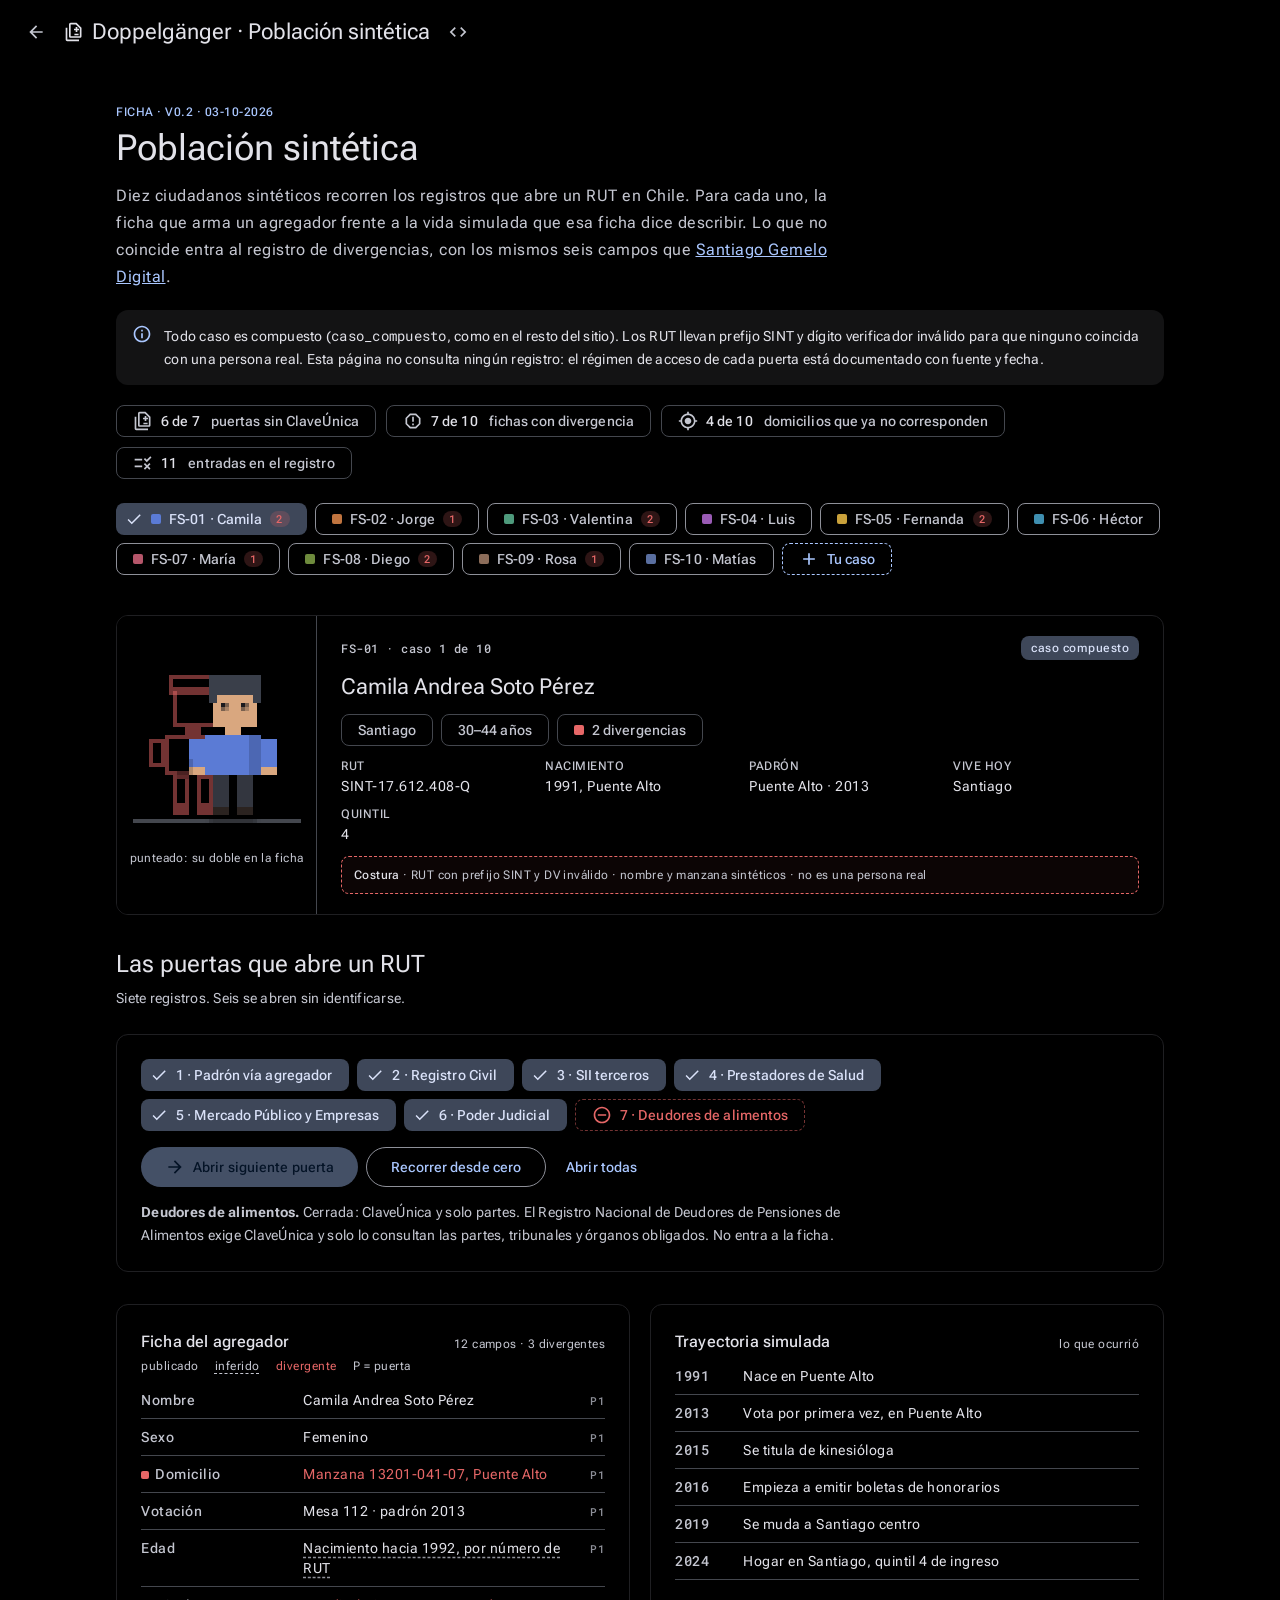
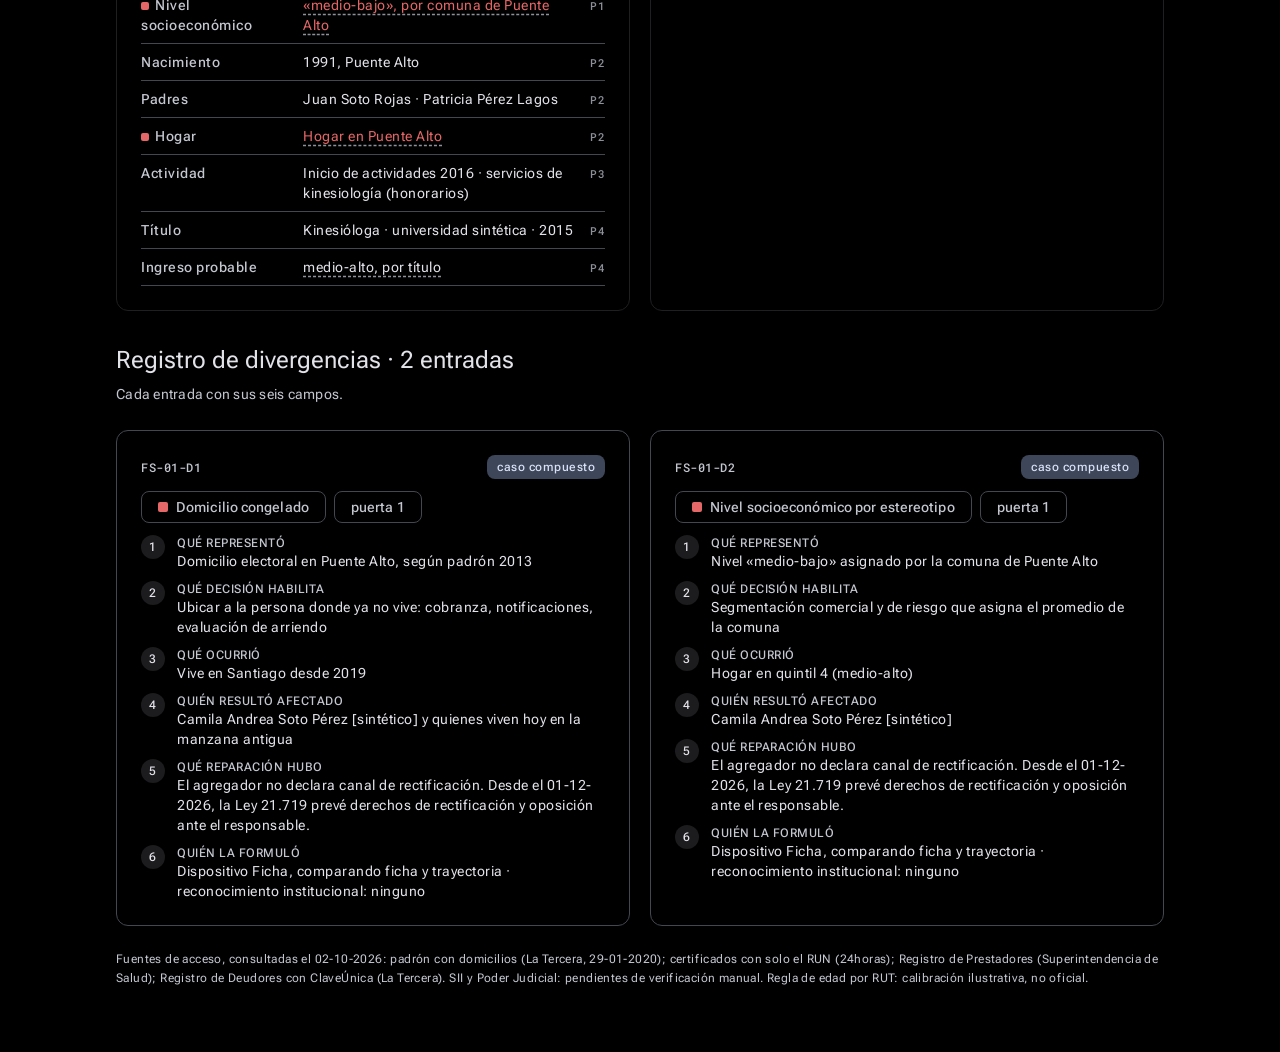
==== ficha/index.html @ 38a87b46 "Población sintética: nueva sección Ficha (10 ciudadanos sintéticos ante los registros del RUT) y pes" ====
<!doctype html>
<html lang="es" data-theme="dark">
<head>
<meta charset="utf-8">
<meta name="viewport" content="width=device-width,initial-scale=1">
<title>Doppelgänger · Población sintética</title>
<meta name="description" content="Diez ciudadanos sintéticos recorren los registros que abre un RUT en Chile: la ficha que arma un agregador frente a la vida que dice describir, y cada divergencia con sus seis campos.">
<link rel="icon" href="data:image/svg+xml,<svg xmlns='http://www.w3.org/2000/svg' viewBox='0 0 32 32'><rect width='32' height='32' rx='8' fill='%23415f91'/><circle cx='12' cy='16' r='6' fill='none' stroke='white' stroke-width='2.5'/><circle cx='20' cy='16' r='6' fill='none' stroke='%23d6e3ff' stroke-width='2.5' stroke-dasharray='3 2'/></svg>">
<link rel="stylesheet" href="../assets/m3.css?v=20260922">
<script src="../iconos.js?v=20260922" defer></script>
<style>
  .wrap{max-width:1080px}
  .hero{padding:40px 0 8px}
  .hero p.body-l{max-width:720px;color:var(--md-on-surface-variant)}
  .disclaimer{display:flex;gap:12px;padding:14px 16px;border-radius:var(--shape-m);background:var(--md-surface-container);margin:20px 0}
  .disclaimer .material-symbols-outlined{color:var(--md-primary);flex:none}
  .stats{display:flex;flex-wrap:wrap;gap:10px;margin:16px 0 8px}
  .stats .chip{cursor:default}
  .stats .chip b{color:var(--md-on-surface);font-weight:500}
  .people{margin-top:24px}
  .people .chip .ndiv{font:500 11px/16px var(--mono);padding:0 6px;border-radius:9px;background:color-mix(in srgb,var(--viz-critical) 20%,transparent);color:var(--viz-critical)}
  .people .chip.tit{border-style:dashed;border-color:var(--md-primary);color:var(--md-primary)}
  section.blk{padding:32px 0 0}

  .idcard{display:grid;grid-template-columns:200px minmax(0,1fr);padding:0;overflow:hidden}
  .retrato{background:var(--md-surface-container-lowest);display:grid;justify-items:center;align-content:center;gap:6px;padding:16px 8px;border-right:1px solid var(--md-outline-variant)}
  .retrato canvas{width:168px;height:180px;image-rendering:pixelated;max-width:100%}
  .idbody{padding:20px 24px;display:flex;flex-direction:column;gap:12px;min-width:0}
  .idtop{display:flex;justify-content:space-between;gap:8px;align-items:center;flex-wrap:wrap}
  .idtop .code{font:500 12px/16px var(--mono);color:var(--md-on-surface-variant);letter-spacing:.5px}
  .kvs{margin:0;display:grid;grid-template-columns:repeat(auto-fit,minmax(150px,1fr));gap:10px 18px}
  .kvs div{display:grid;gap:2px;min-width:0}
  .kvs dt{font:500 12px/16px var(--font);letter-spacing:.5px;text-transform:uppercase;color:var(--md-on-surface-variant)}
  .kvs dd{margin:0;font-size:14px;line-height:20px;overflow-wrap:anywhere}

  .chip.closed{border-style:dashed;color:var(--viz-critical);border-color:color-mix(in srgb,var(--viz-critical) 50%,transparent)}
  .controls{display:flex;flex-wrap:wrap;gap:8px;margin-top:16px}
  .btn:disabled{opacity:.4;cursor:default}
  #doornote{margin-top:14px;max-width:760px}

  .kv{display:grid;grid-template-columns:150px minmax(0,1fr) auto;gap:12px;padding:8px 0;border-bottom:1px solid var(--md-outline-variant);font-size:14px;line-height:20px;align-items:baseline}
  .kv .k{color:var(--md-on-surface-variant);font-weight:500}
  .kv .v{min-width:0;overflow-wrap:anywhere}
  .kv .src{font:500 11px/16px var(--mono);color:var(--md-outline)}
  .kv.inf .v{text-decoration:underline dashed var(--md-outline);text-underline-offset:4px}
  .kv.div .v{color:var(--viz-critical)}
  .kv.div .k::before{content:"";display:inline-block;width:8px;height:8px;border-radius:2px;background:var(--viz-critical);margin-right:6px}
  #tray .kv{grid-template-columns:56px minmax(0,1fr)}
  #tray .k{font-family:var(--mono)}
  .legend{display:flex;flex-wrap:wrap;gap:6px 16px;font-size:12px;line-height:16px;color:var(--md-on-surface-variant);margin:4px 0 8px}
  .legend .i{text-decoration:underline dashed;text-underline-offset:3px}
  .legend .d{color:var(--viz-critical)}

  .case{display:flex;flex-direction:column;gap:12px}
  .case .fields{display:grid;grid-template-columns:28px minmax(0,1fr);gap:10px 8px;font-size:14px;line-height:20px}
  .case .num{width:24px;height:24px;border-radius:50%;display:grid;place-items:center;background:var(--md-surface-container-high);font:500 12px/16px var(--font)}
  .case .lab{font:500 12px/16px var(--font);letter-spacing:.5px;color:var(--md-on-surface-variant);text-transform:uppercase}
  .seam{border-radius:var(--shape-s);padding:10px 12px;border:1px dashed var(--viz-critical);font-size:12px;line-height:16px;letter-spacing:.4px;color:var(--md-on-surface-variant);background:color-mix(in srgb,var(--viz-critical) 5%,transparent)}
  .seam b{color:var(--md-on-surface);font-weight:500}

  .tf{display:grid;grid-template-columns:repeat(auto-fit,minmax(min(100%,220px),1fr));gap:14px;margin-top:16px}
  .fld{display:grid;gap:4px;min-width:0}
  .fld label,.fs legend{font:500 12px/16px var(--font);letter-spacing:.5px;color:var(--md-on-surface-variant)}
  .fld input,.fld select{font:400 16px/24px var(--font);color:var(--md-on-surface);background:transparent;border:1px solid var(--md-outline);border-radius:var(--shape-xs);padding:8px 12px;width:100%;min-width:0}
  .fld select option{background:var(--md-surface-container)}
  .fld input:focus,.fld select:focus{outline:2px solid var(--md-primary);outline-offset:-1px;border-color:transparent}
  .fs{border:1px solid var(--md-outline-variant);border-radius:var(--shape-m);padding:12px 16px;margin:16px 0 0;display:grid;gap:6px}
  .fs label{font-size:14px;line-height:20px;display:flex;gap:10px;align-items:center}
  .fs input{accent-color:var(--md-primary);width:18px;height:18px}
  .priv{display:inline-flex;gap:6px;align-items:center;color:var(--md-primary);font:500 12px/16px var(--font)}

  :root,:root[data-theme="dark"]{color-scheme:dark;--md-surface:#000;--md-surface-dim:#000;--md-surface-bright:#262626;
    --md-surface-container-lowest:#000;--md-surface-container-low:#0b0b0c;--md-surface-container:#131314;
    --md-surface-container-high:#1c1c1e;--md-surface-container-highest:#262628}
  body{background:#000}
  .card.elevated,.card{border:1px solid #1f1f22}
  @media (max-width:640px){.idcard{grid-template-columns:minmax(0,1fr)}.retrato{border-right:0;border-bottom:1px solid var(--md-outline-variant)}.kv{grid-template-columns:minmax(0,1fr) auto}.kv .k{grid-column:1/-1}}
</style>
</head>
<body>
<header class="top-app-bar" id="appbar">
  <a class="icon-btn" href="../index.html" aria-label="Volver a Santiago Gemelo Digital"><span class="material-symbols-outlined">arrow_back</span></a>
  <a class="brand" href="index.html" style="display:flex;align-items:center;gap:8px;text-decoration:none;color:inherit"><span class="material-symbols-outlined">difference</span><span class="title title-l">Doppelgänger · Población sintética</span></a>
  <a class="icon-btn" href="https://github.com/fjreboll/doppelganger-doble" aria-label="Código en GitHub"><span class="material-symbols-outlined">code</span></a>
</header>

<main class="wrap">
  <section class="hero">
    <p class="overline">Ficha · v0.2 · 03-10-2026</p>
    <h1 class="display-s" style="margin-top:6px">Población sintética</h1>
    <p class="body-l" style="margin-top:12px">Diez ciudadanos sintéticos recorren los registros que abre un RUT en Chile. Para cada uno, la ficha que arma un agregador frente a la vida simulada que esa ficha dice describir. Lo que no coincide entra al registro de divergencias, con los mismos seis campos que <a href="../index.html">Santiago Gemelo Digital</a>.</p>
    <div class="disclaimer"><span class="material-symbols-outlined">info</span>
      <p class="body-m">Todo caso es compuesto (<span style="font-family:var(--mono)">caso_compuesto</span>, como en el resto del sitio). Los RUT llevan prefijo SINT y dígito verificador inválido para que ninguno coincida con una persona real. Esta página no consulta ningún registro: el régimen de acceso de cada puerta está documentado con fuente y fecha.</p></div>
    <div class="stats" id="stats"></div>
    <div class="chip-set people" id="people" aria-label="Casos"></div>
  </section>

  <section class="blk">
    <div class="card idcard" id="idcard"></div>

    <form class="card" id="titform" hidden style="margin-top:16px">
      <div class="sec-head" style="margin-bottom:0"><div><h3 class="title-m">Tu caso, como titular</h3><p class="body-m muted">Recorre tú las puertas con tu propio RUT y anota solo lo que encontraste. Para los campos sin valor basta marcar que aparecieron.</p></div>
        <span class="priv"><span class="material-symbols-outlined">info</span>Nada sale de este navegador ni se guarda</span></div>
      <div class="tf">
        <div class="fld"><label for="t-nombre">Nombre en la ficha (opcional)</label><input id="t-nombre" autocomplete="off" placeholder="Titular"></div>
        <div class="fld"><label for="t-rut">RUT, solo para estimar la edad</label><input id="t-rut" inputmode="numeric" autocomplete="off" placeholder="sin puntos ni DV"></div>
        <div class="fld"><label for="t-nac">Año de nacimiento</label><input id="t-nac" inputmode="numeric" autocomplete="off"></div>
        <div class="fld"><label for="t-pcom">Comuna que muestra el padrón</label><input id="t-pcom" list="comunas" autocomplete="off"></div>
        <div class="fld"><label for="t-pa">Año del padrón</label><select id="t-pa"><option>2013</option><option>2020</option><option value="">No aparece</option></select></div>
        <div class="fld"><label for="t-act">Comuna donde vives hoy</label><input id="t-act" list="comunas" autocomplete="off"></div>
        <div class="fld"><label for="t-mud">Año en que te mudaste</label><input id="t-mud" inputmode="numeric" autocomplete="off"></div>
        <div class="fld"><label for="t-q">Quintil de ingreso del hogar</label><select id="t-q"><option value="">Prefiero no decir</option><option>1</option><option>2</option><option>3</option><option>4</option><option>5</option></select></div>
      </div>
      <fieldset class="fs"><legend>Qué apareció en las demás puertas</legend>
        <label><input type="checkbox" id="t-padres">Registro Civil: nombres de mis padres</label>
        <label><input type="checkbox" id="t-matr">Registro Civil: matrimonio y cónyuge</label>
        <label><input type="checkbox" id="t-sii">SII: inicio de actividades y giros</label>
        <label><input type="checkbox" id="t-prest">Prestadores de Salud: título e institución</label>
        <label><input type="checkbox" id="t-mp">Mercado Público o Registro de Empresas</label>
        <label><input type="checkbox" id="t-pj">Poder Judicial: causas al buscar mi nombre</label>
        <label><input type="checkbox" id="t-pjno">Esas causas no son mías (homónimo)</label>
      </fieldset>
      <div class="controls"><button class="btn filled" type="submit"><span class="material-symbols-outlined">play_arrow</span>Armar mi ficha</button><button class="btn outlined" type="button" id="t-clear">Borrar lo ingresado</button></div>
      <datalist id="comunas"></datalist>
    </form>
  </section>

  <section class="blk">
    <div class="sec-head"><div><h2 class="headline-s">Las puertas que abre un RUT</h2><p class="body-m muted">Siete registros. Seis se abren sin identificarse.</p></div></div>
    <div class="card">
      <div class="chip-set" id="doors"></div>
      <div class="controls">
        <button class="btn filled" id="next" type="button"><span class="material-symbols-outlined">arrow_forward</span>Abrir siguiente puerta</button>
        <button class="btn outlined" id="restart" type="button">Recorrer desde cero</button>
        <button class="btn text" id="all" type="button">Abrir todas</button>
      </div>
      <p class="body-m muted" id="doornote"></p>
    </div>
  </section>

  <section class="blk">
    <div class="grid g-2">
      <div class="card"><div class="sec-head" style="margin-bottom:4px"><h3 class="title-m">Ficha del agregador</h3><span class="body-s muted" id="fcount"></span></div>
        <div class="legend"><span>publicado</span><span class="i">inferido</span><span class="d">divergente</span><span>P = puerta</span></div>
        <div id="ficha"></div></div>
      <div class="card"><div class="sec-head" style="margin-bottom:4px"><h3 class="title-m">Trayectoria simulada</h3><span class="body-s muted">lo que ocurrió</span></div>
        <div id="tray"></div></div>
    </div>
  </section>

  <section class="blk" style="padding-bottom:64px">
    <div class="sec-head"><div><h2 class="headline-s" id="reghead">Registro de divergencias</h2><p class="body-m muted">Cada entrada con sus seis campos.</p></div></div>
    <div class="grid g-2" id="reg"></div>
    <p class="body-s muted" style="margin-top:24px">Fuentes de acceso, consultadas el 02-10-2026: padrón con domicilios (La Tercera, 29-01-2020); certificados con solo el RUN (24horas); Registro de Prestadores (Superintendencia de Salud); Registro de Deudores con ClaveÚnica (La Tercera). SII y Poder Judicial: pendientes de verificación manual. Regla de edad por RUT: calibración ilustrativa, no oficial.</p>
  </section>
</main>
<script src="ficha.js?v=20261003"></script>
</body>
</html>
---- assets/m3.css ----
/* Tipografías auto-alojadas (Roboto Flex y Roboto Mono · OFL; los iconos se dibujan en SVG con iconos.js) */
@font-face{font-family:"Roboto Flex";font-style:normal;font-display:swap;font-weight:100 1000;src:url(fonts/roboto-flex-latin-wght-normal.woff2) format("woff2");unicode-range:U+0000-00FF,U+0131,U+0152-0153,U+02BB-02BC,U+02C6,U+02DA,U+02DC,U+0304,U+0308,U+0329,U+2000-206F,U+20AC,U+2122,U+2191,U+2193,U+2212,U+2215,U+FEFF,U+FFFD}
@font-face{font-family:"Roboto Flex";font-style:normal;font-display:swap;font-weight:100 1000;src:url(fonts/roboto-flex-latin-ext-wght-normal.woff2) format("woff2");unicode-range:U+0100-02BA,U+02BD-02C5,U+02C7-02CC,U+02CE-02D7,U+02DD-02FF,U+0304,U+0308,U+0329,U+1D00-1DBF,U+1E00-1E9F,U+1EF2-1EFF,U+2020,U+20A0-20AB,U+20AD-20C0,U+2113,U+2C60-2C7F,U+A720-A7FF}
@font-face{font-family:"Roboto Mono";font-style:normal;font-display:swap;font-weight:400;src:url(fonts/roboto-mono-latin-400-normal.woff2) format("woff2")}
@font-face{font-family:"Roboto Mono";font-style:normal;font-display:swap;font-weight:500;src:url(fonts/roboto-mono-latin-500-normal.woff2) format("woff2")}

/* iconos: SVG en línea (iconos.js). Sin fuente que descargar: nunca aparecen como palabras */
.material-symbols-outlined{display:inline-block;width:1em;height:1em;line-height:1;overflow:hidden;flex:none;font-style:normal;white-space:nowrap}
.material-symbols-outlined:not([data-icon]){color:transparent}
.material-symbols-outlined svg{display:block;width:100%;height:100%}
/* Material Design 3 · tokens y componentes base (esquema generado con semilla azul, Material Theme Builder) */
:root{
  color-scheme:light;
  --md-primary:#415f91;--md-on-primary:#fff;--md-primary-container:#d6e3ff;--md-on-primary-container:#284777;
  --md-secondary:#565f71;--md-on-secondary:#fff;--md-secondary-container:#dae2f9;--md-on-secondary-container:#3e4759;
  --md-tertiary:#705575;--md-tertiary-container:#fad8fd;--md-on-tertiary-container:#573e5c;
  --md-error:#ba1a1a;--md-on-error:#fff;--md-error-container:#ffdad6;--md-on-error-container:#93000a;
  --md-surface:#f9f9ff;--md-surface-dim:#d9d9e0;--md-surface-bright:#f9f9ff;
  --md-surface-container-lowest:#ffffff;--md-surface-container-low:#f3f3fa;--md-surface-container:#ededf4;
  --md-surface-container-high:#e7e8ee;--md-surface-container-highest:#e2e2e9;
  --md-on-surface:#191c20;--md-on-surface-variant:#44474e;--md-outline:#74777f;--md-outline-variant:#c4c6d0;
  --md-inverse-surface:#2e3036;--md-inverse-on-surface:#f0f0f7;--md-scrim:#000;
  /* dataviz: slots categóricos validados (all-pairs, 3 slots) + tinta de gráfico */
  --viz-1:#2a78d6;--viz-2:#eb6834;--viz-3:#1baf7a;--viz-4:#7c5cbf;--viz-neutral:#c4c6d0;--viz-seq:#2a78d6;
  --viz-grid:#e1e0d9;--viz-axis:#c3c2b7;--viz-muted:#74777f;--viz-critical:#d03b3b;
  --md-elev-1:0 1px 2px rgba(0,0,0,.3),0 1px 3px 1px rgba(0,0,0,.15);
  --md-elev-2:0 1px 2px rgba(0,0,0,.3),0 2px 6px 2px rgba(0,0,0,.15);
  --md-elev-3:0 4px 8px 3px rgba(0,0,0,.15),0 1px 3px rgba(0,0,0,.3);
  --shape-xs:4px;--shape-s:8px;--shape-m:12px;--shape-l:16px;--shape-xl:28px;--shape-full:999px;
  --font:"Roboto Flex","Roboto",system-ui,-apple-system,"Segoe UI",sans-serif;--mono:"Roboto Mono",ui-monospace,monospace;
}
@media (prefers-color-scheme:dark){:root:not([data-theme="light"]){
  color-scheme:dark;
  --md-primary:#aac7ff;--md-on-primary:#0a305f;--md-primary-container:#284777;--md-on-primary-container:#d6e3ff;
  --md-secondary:#bec6dc;--md-on-secondary:#283141;--md-secondary-container:#3e4759;--md-on-secondary-container:#dae2f9;
  --md-tertiary:#ddbce0;--md-tertiary-container:#573e5c;--md-on-tertiary-container:#fad8fd;
  --md-error:#ffb4ab;--md-on-error:#690005;--md-error-container:#93000a;--md-on-error-container:#ffdad6;
  --md-surface:#111318;--md-surface-dim:#111318;--md-surface-bright:#37393e;
  --md-surface-container-lowest:#0c0e13;--md-surface-container-low:#191c20;--md-surface-container:#1d2024;
  --md-surface-container-high:#282a2f;--md-surface-container-highest:#33353a;
  --md-on-surface:#e2e2e9;--md-on-surface-variant:#c4c6d0;--md-outline:#8e9099;--md-outline-variant:#44474e;
  --md-inverse-surface:#e2e2e9;--md-inverse-on-surface:#2e3036;
  --viz-1:#3987e5;--viz-2:#d95926;--viz-3:#199e70;--viz-4:#a78bfa;--viz-neutral:#44474e;--viz-seq:#3987e5;
  --viz-grid:#2c2c2a;--viz-axis:#383835;--viz-muted:#8e9099;--viz-critical:#e66767;
}}
:root[data-theme="dark"]{
  color-scheme:dark;
  --md-primary:#aac7ff;--md-on-primary:#0a305f;--md-primary-container:#284777;--md-on-primary-container:#d6e3ff;
  --md-secondary:#bec6dc;--md-on-secondary:#283141;--md-secondary-container:#3e4759;--md-on-secondary-container:#dae2f9;
  --md-tertiary:#ddbce0;--md-tertiary-container:#573e5c;--md-on-tertiary-container:#fad8fd;
  --md-error:#ffb4ab;--md-on-error:#690005;--md-error-container:#93000a;--md-on-error-container:#ffdad6;
  --md-surface:#111318;--md-surface-dim:#111318;--md-surface-bright:#37393e;
  --md-surface-container-lowest:#0c0e13;--md-surface-container-low:#191c20;--md-surface-container:#1d2024;
  --md-surface-container-high:#282a2f;--md-surface-container-highest:#33353a;
  --md-on-surface:#e2e2e9;--md-on-surface-variant:#c4c6d0;--md-outline:#8e9099;--md-outline-variant:#44474e;
  --md-inverse-surface:#e2e2e9;--md-inverse-on-surface:#2e3036;
  --viz-1:#3987e5;--viz-2:#d95926;--viz-3:#199e70;--viz-4:#a78bfa;--viz-neutral:#44474e;--viz-seq:#3987e5;
  --viz-grid:#2c2c2a;--viz-axis:#383835;--viz-muted:#8e9099;--viz-critical:#e66767;
}
*{box-sizing:border-box}
html{scroll-behavior:smooth}
body{margin:0;background:var(--md-surface);color:var(--md-on-surface);font-family:var(--font);font-size:16px;line-height:27px;letter-spacing:.5px;-webkit-font-smoothing:antialiased}
a{color:var(--md-primary)}
/* type scale M3 */
.display-m{font-size:45px;line-height:52px;font-weight:400;letter-spacing:0}
.display-s{font-size:36px;line-height:44px;font-weight:400;letter-spacing:0}
.headline-l{font-size:32px;line-height:40px;font-weight:400;letter-spacing:0}
.headline-s{font-size:24px;line-height:34px;font-weight:400;letter-spacing:0}
.title-l{font-size:22px;line-height:30px;font-weight:400;letter-spacing:0}
.title-m{font-size:16px;line-height:25px;font-weight:500;letter-spacing:.15px}
.title-s{font-size:14px;line-height:20px;font-weight:500;letter-spacing:.1px}
.body-l{font-size:16px;line-height:27px;letter-spacing:.5px}
.body-m{font-size:14px;line-height:23px;letter-spacing:.25px}
.body-s{font-size:12px;line-height:19px;letter-spacing:.4px}
.label-l{font-size:14px;line-height:20px;font-weight:500;letter-spacing:.1px}
.label-m{font-size:12px;line-height:16px;font-weight:500;letter-spacing:.5px}
.muted{color:var(--md-on-surface-variant)}
h1,h2,h3,h4,p{margin:0}
.material-symbols-outlined{font-variation-settings:'FILL' 0,'wght' 400,'GRAD' 0,'opsz' 24;font-size:20px;vertical-align:-4px;line-height:1}
/* top app bar */
.top-app-bar{position:sticky;top:0;z-index:20;display:flex;align-items:center;gap:8px;height:64px;padding:0 16px;background:var(--md-surface);transition:background .2s,box-shadow .2s}
.top-app-bar.scrolled{background:var(--md-surface-container)}
.top-app-bar .title{flex:1;min-width:0;white-space:nowrap;overflow:hidden;text-overflow:ellipsis}
.icon-btn{width:40px;height:40px;border-radius:var(--shape-full);border:0;background:transparent;color:var(--md-on-surface-variant);display:inline-grid;place-items:center;cursor:pointer;text-decoration:none}
.icon-btn:hover{background:color-mix(in srgb,var(--md-on-surface-variant) 8%,transparent)}
.icon-btn:focus-visible,.chip:focus-visible,.btn:focus-visible,.seg button:focus-visible{outline:3px solid var(--md-primary);outline-offset:2px}
/* buttons */
.btn{display:inline-flex;align-items:center;gap:8px;height:40px;padding:0 24px;border-radius:var(--shape-full);border:0;font:500 14px/20px var(--font);letter-spacing:.1px;cursor:pointer;text-decoration:none}
.btn.filled{background:var(--md-primary);color:var(--md-on-primary)}
.btn.tonal{background:var(--md-secondary-container);color:var(--md-on-secondary-container)}
.btn.outlined{background:transparent;color:var(--md-primary);border:1px solid var(--md-outline)}
.btn.text{background:transparent;color:var(--md-primary);padding:0 12px}
.btn:hover{box-shadow:inset 0 0 0 999px color-mix(in srgb,currentColor 8%,transparent)}
.btn.filled:hover{box-shadow:var(--md-elev-1),inset 0 0 0 999px color-mix(in srgb,var(--md-on-primary) 8%,transparent)}
/* chips */
.chip-set{display:flex;flex-wrap:wrap;gap:8px}
.chip{display:inline-flex;align-items:center;gap:8px;height:32px;padding:0 16px;border-radius:var(--shape-s);border:1px solid var(--md-outline);background:transparent;color:var(--md-on-surface-variant);font:500 14px/20px var(--font);letter-spacing:.1px;cursor:pointer;white-space:nowrap}
.chip:hover{background:color-mix(in srgb,var(--md-on-surface-variant) 8%,transparent)}
.chip[aria-pressed="true"]{background:var(--md-secondary-container);color:var(--md-on-secondary-container);border-color:transparent;padding-left:8px}
.chip[aria-pressed="true"]::before{content:"";display:inline-block;width:18px;height:18px;background:currentColor;-webkit-mask:url("data:image/svg+xml,%3Csvg xmlns='http://www.w3.org/2000/svg' viewBox='0 0 24 24'%3E%3Cpath d='M9 16.17L4.83 12l-1.42 1.41L9 19 21 7l-1.41-1.41z'/%3E%3C/svg%3E") center/contain no-repeat;mask:url("data:image/svg+xml,%3Csvg xmlns='http://www.w3.org/2000/svg' viewBox='0 0 24 24'%3E%3Cpath d='M9 16.17L4.83 12l-1.42 1.41L9 19 21 7l-1.41-1.41z'/%3E%3C/svg%3E") center/contain no-repeat}
.chip.assist{border-color:var(--md-outline-variant);cursor:default}
.chip .swatch{width:10px;height:10px;border-radius:2px;display:inline-block}
/* segmented buttons */
.seg{display:inline-flex;border:1px solid var(--md-outline);border-radius:var(--shape-full);overflow:hidden;max-width:100%;flex-wrap:nowrap;overflow-x:auto}
.seg button{border:0;border-left:1px solid var(--md-outline);background:transparent;color:var(--md-on-surface);font:500 14px/20px var(--font);letter-spacing:.1px;height:40px;padding:0 16px;cursor:pointer;white-space:nowrap;display:inline-flex;align-items:center;gap:6px}
.seg button:first-child{border-left:0}
.seg button[aria-pressed="true"]{background:var(--md-secondary-container);color:var(--md-on-secondary-container)}
.seg button[aria-pressed="true"]::before{content:"";display:inline-block;width:18px;height:18px;background:currentColor;-webkit-mask:url("data:image/svg+xml,%3Csvg xmlns='http://www.w3.org/2000/svg' viewBox='0 0 24 24'%3E%3Cpath d='M9 16.17L4.83 12l-1.42 1.41L9 19 21 7l-1.41-1.41z'/%3E%3C/svg%3E") center/contain no-repeat;mask:url("data:image/svg+xml,%3Csvg xmlns='http://www.w3.org/2000/svg' viewBox='0 0 24 24'%3E%3Cpath d='M9 16.17L4.83 12l-1.42 1.41L9 19 21 7l-1.41-1.41z'/%3E%3C/svg%3E") center/contain no-repeat}
/* cards */
.card{background:var(--md-surface-container-lowest);border-radius:var(--shape-m);padding:24px;min-width:0}
.card.elevated{background:var(--md-surface-container-low);box-shadow:var(--md-elev-1)}
.card.filled{background:var(--md-surface-container-highest)}
.card.outlined{background:var(--md-surface);border:1px solid var(--md-outline-variant)}
/* tooltips M3 (rich) */
.tooltip{position:fixed;z-index:50;pointer-events:none;max-width:320px;padding:12px 16px;border-radius:var(--shape-m);background:var(--md-surface-container);color:var(--md-on-surface-variant);box-shadow:var(--md-elev-2);font-size:14px;line-height:20px;letter-spacing:.25px;opacity:0;transform:translateY(4px);transition:opacity .12s,transform .12s}
.tooltip.on{opacity:1;transform:none}
.tooltip .tt-sub{font:500 14px/20px var(--font);color:var(--md-on-surface);margin-bottom:4px}
.tooltip .tt-val{font:500 22px/28px var(--font);color:var(--md-on-surface)}
.tooltip .row{display:flex;align-items:center;gap:8px;justify-content:space-between}
.tooltip .key{width:14px;height:2px;border-radius:1px;display:inline-block;margin-right:6px}
/* layout */
.wrap{max-width:1240px;margin:0 auto;padding:0 16px}
.grid{display:grid;gap:20px}
.g-4{grid-template-columns:repeat(auto-fit,minmax(min(100%,220px),1fr))}
.g-2{grid-template-columns:repeat(auto-fit,minmax(min(100%,420px),1fr))}
.g-3{grid-template-columns:repeat(auto-fit,minmax(min(100%,320px),1fr))}
section{padding:64px 0 16px}
.sec-head{display:flex;flex-wrap:wrap;align-items:flex-end;justify-content:space-between;gap:12px;margin-bottom:24px}
.overline{font:500 12px/16px var(--font);letter-spacing:.5px;text-transform:uppercase;color:var(--md-primary)}
.divider{height:1px;background:var(--md-outline-variant);border:0;margin:0}
table.data{width:100%;border-collapse:collapse;font-size:14px;line-height:22px}
table.data th{font-weight:500;color:var(--md-on-surface-variant);text-align:left;padding:12px 14px;border-bottom:1px solid var(--md-outline-variant)}
table.data td{padding:12px 14px;border-bottom:1px solid var(--md-outline-variant);vertical-align:top}
table.data td.n,table.data th.n{text-align:right;font-variant-numeric:tabular-nums}
.scroll-x{overflow-x:auto}
details.exp{border-radius:var(--shape-m);background:var(--md-surface-container-low);margin-bottom:8px}
details.exp summary{list-style:none;cursor:pointer;padding:14px 16px;display:flex;gap:12px;align-items:center}
details.exp summary::-webkit-details-marker{display:none}
details.exp summary::after{content:"";display:inline-block;width:24px;height:24px;background:currentColor;-webkit-mask:url("data:image/svg+xml,%3Csvg xmlns='http://www.w3.org/2000/svg' viewBox='0 0 24 24'%3E%3Cpath d='M16.59 8.59L12 13.17 7.41 8.59 6 10l6 6 6-6z'/%3E%3C/svg%3E") center/contain no-repeat;mask:url("data:image/svg+xml,%3Csvg xmlns='http://www.w3.org/2000/svg' viewBox='0 0 24 24'%3E%3Cpath d='M16.59 8.59L12 13.17 7.41 8.59 6 10l6 6 6-6z'/%3E%3C/svg%3E") center/contain no-repeat;margin-left:auto;transition:transform .2s;color:var(--md-on-surface-variant)}
details.exp[open] summary::after{transform:rotate(180deg)}
details.exp .body{padding:0 16px 16px}
.badge{white-space:nowrap;display:inline-flex;align-items:center;height:24px;padding:0 10px;border-radius:var(--shape-s);font:500 12px/16px var(--font);letter-spacing:.5px}
.badge.err{background:var(--md-error-container);color:var(--md-on-error-container)}
.badge.pri{background:var(--md-primary-container);color:var(--md-on-primary-container)}
.badge.sec{background:var(--md-secondary-container);color:var(--md-on-secondary-container)}
.badge.ter{background:var(--md-tertiary-container);color:var(--md-on-tertiary-container)}
footer{margin-top:48px;padding:32px 0 48px;background:var(--md-surface-container-low)}
.sr-only{position:absolute;width:1px;height:1px;overflow:hidden;clip:rect(0 0 0 0);white-space:nowrap}
svg text{font-family:var(--font)}
@media (max-width:600px){#stats{grid-template-columns:repeat(2,minmax(0,1fr))}#stats .card{padding:14px}#stats .body-s{display:none}.chip-set.scroll-s{flex-wrap:nowrap;overflow-x:auto;padding-bottom:4px}.display-m{font-size:32px;line-height:40px}.display-s{font-size:28px;line-height:36px}.card{padding:18px}section{padding-top:44px}}
@media (prefers-reduced-motion:reduce){*{transition:none!important;scroll-behavior:auto!important}}

/* aire adicional: bloques de texto y encabezados respiran */
.sec-head h2,.sec-head h3{margin:0}
.sec-head p{margin-top:6px}
.chart-card header{margin-bottom:16px}
.chart-card header p{margin-top:4px}
.insight{margin-top:18px}
.legend{margin-bottom:14px}
.stepper .step p{margin-top:6px}
h3.title-l{margin-top:40px}
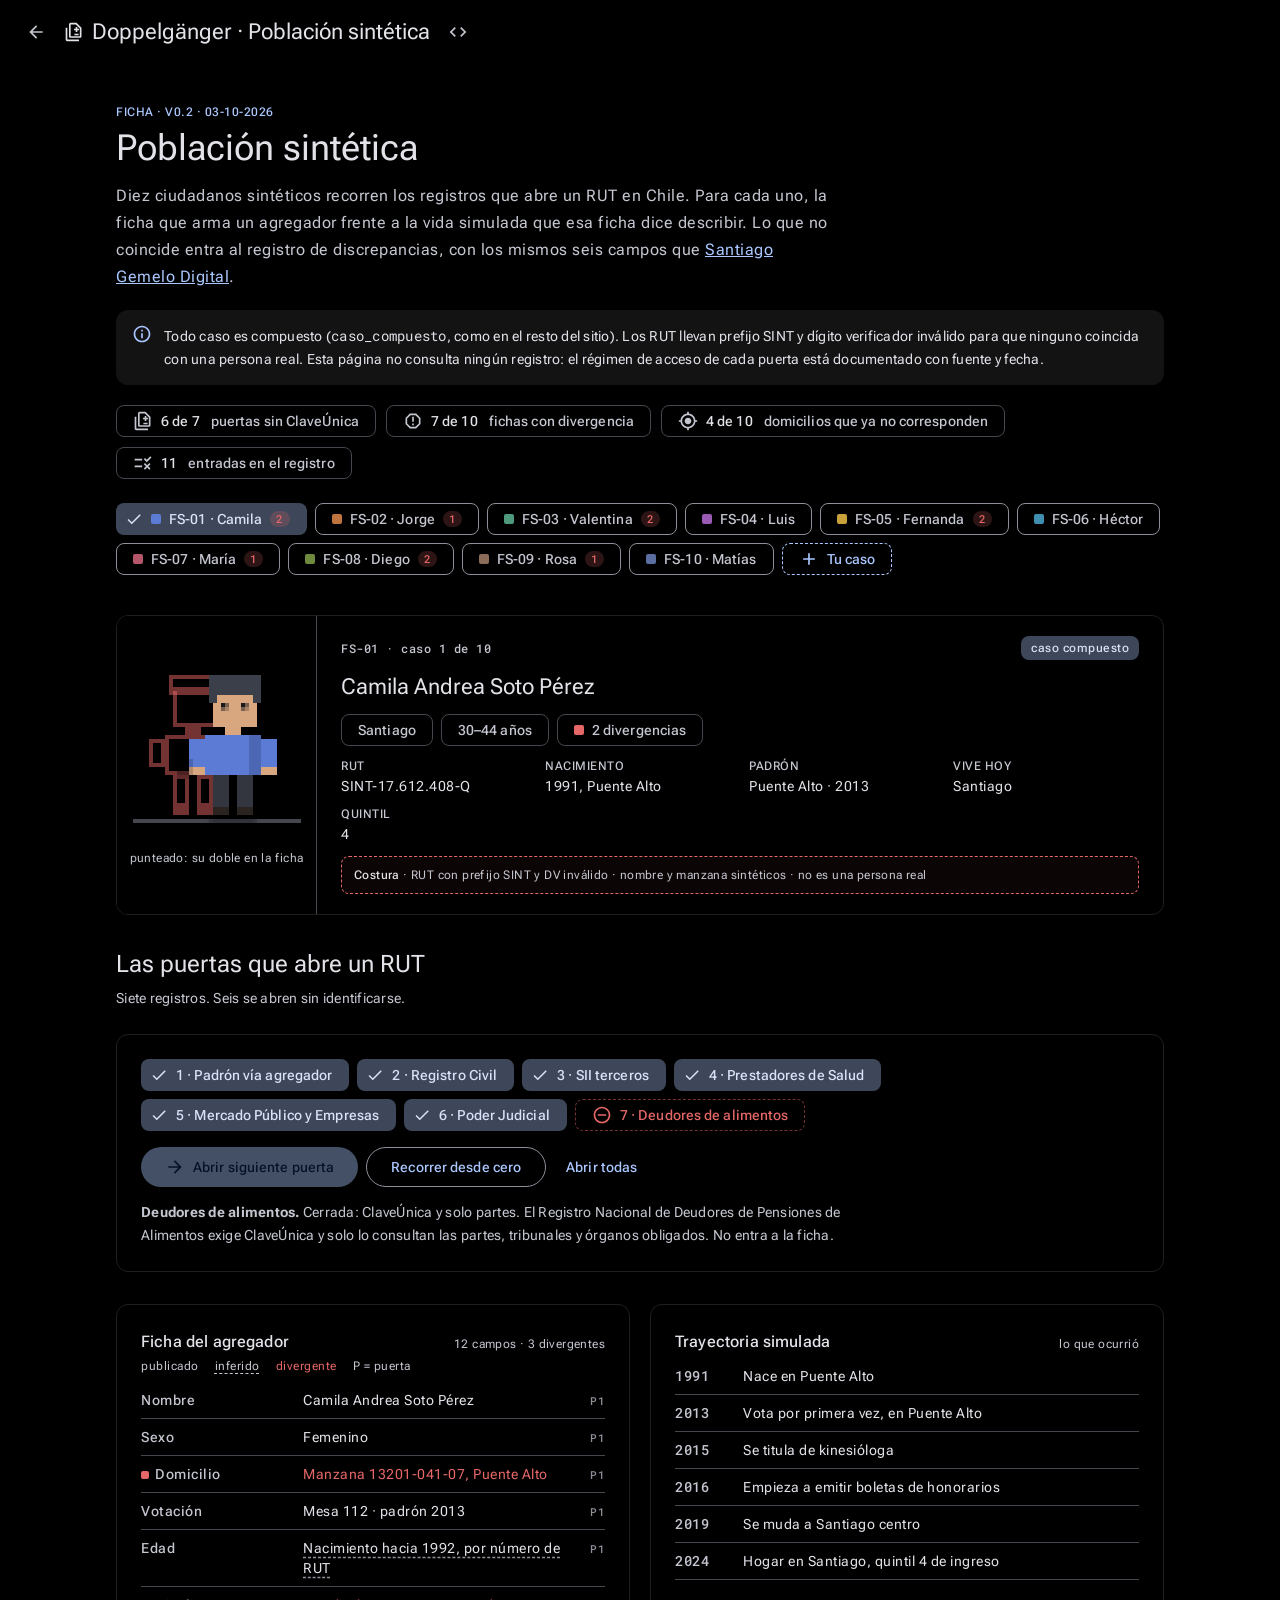
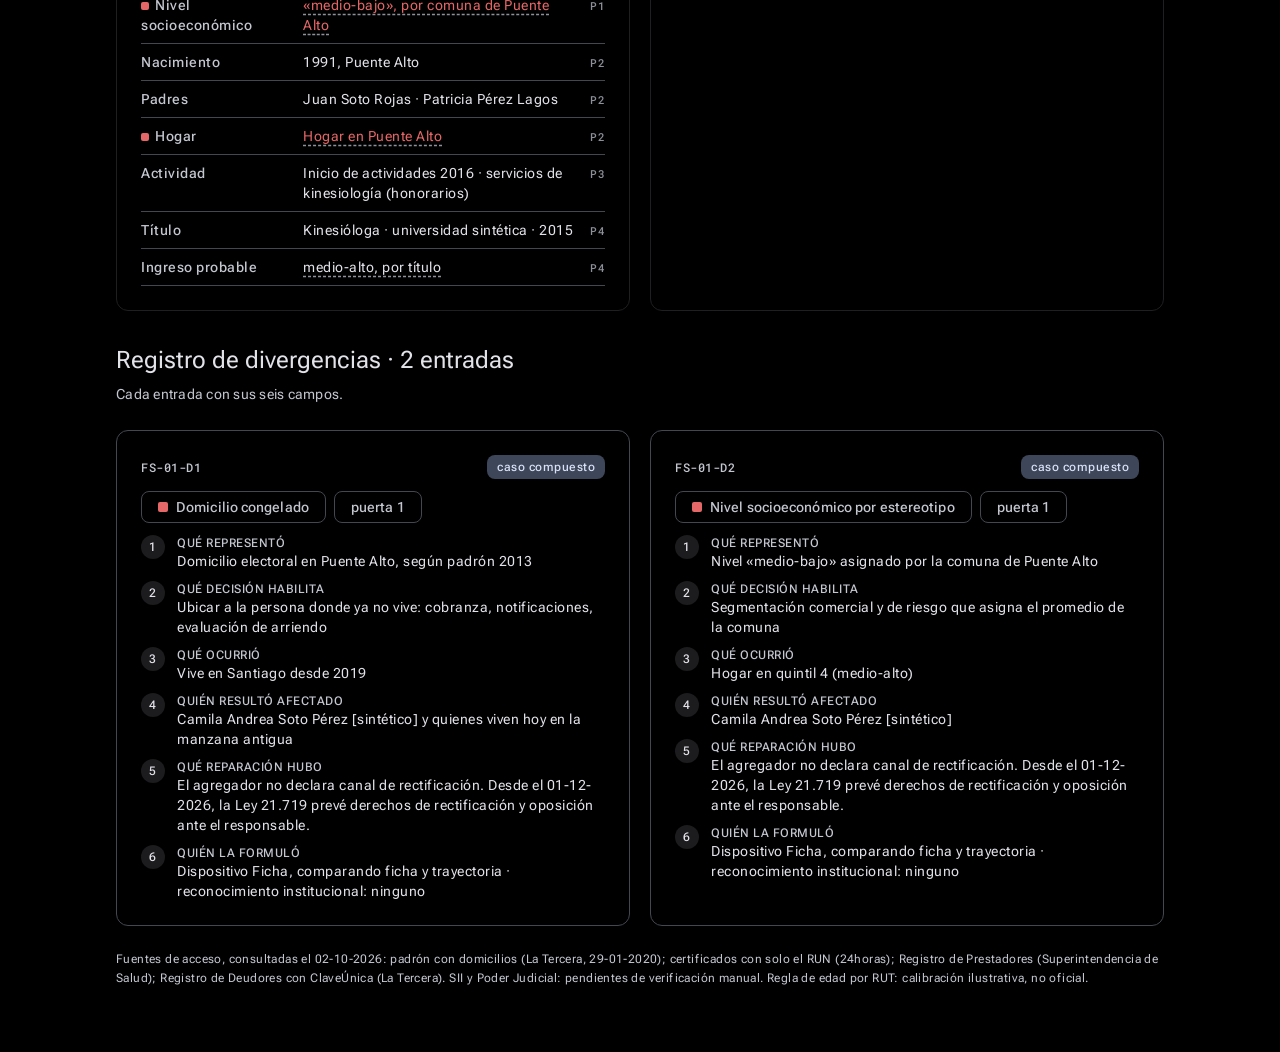
==== commit 6d53a39a: "Alinea terminología con la candidatura (discrepancia, divergencia, molde, opacidad); README con voca" ====
--- a/ficha/index.html
+++ b/ficha/index.html
@@ -4,7 +4,7 @@
 <meta charset="utf-8">
 <meta name="viewport" content="width=device-width,initial-scale=1">
 <title>Doppelgänger · Población sintética</title>
-<meta name="description" content="Diez ciudadanos sintéticos recorren los registros que abre un RUT en Chile: la ficha que arma un agregador frente a la vida que dice describir, y cada divergencia con sus seis campos.">
+<meta name="description" content="Diez ciudadanos sintéticos recorren los registros que abre un RUT en Chile: la ficha que arma un agregador frente a la vida que dice describir, y cada discrepancia con sus seis campos.">
 <link rel="icon" href="data:image/svg+xml,<svg xmlns='http://www.w3.org/2000/svg' viewBox='0 0 32 32'><rect width='32' height='32' rx='8' fill='%23415f91'/><circle cx='12' cy='16' r='6' fill='none' stroke='white' stroke-width='2.5'/><circle cx='20' cy='16' r='6' fill='none' stroke='%23d6e3ff' stroke-width='2.5' stroke-dasharray='3 2'/></svg>">
 <link rel="stylesheet" href="../assets/m3.css?v=20260922">
 <script src="../iconos.js?v=20260922" defer></script>
@@ -88,7 +88,7 @@
   <section class="hero">
     <p class="overline">Ficha · v0.2 · 03-10-2026</p>
     <h1 class="display-s" style="margin-top:6px">Población sintética</h1>
-    <p class="body-l" style="margin-top:12px">Diez ciudadanos sintéticos recorren los registros que abre un RUT en Chile. Para cada uno, la ficha que arma un agregador frente a la vida simulada que esa ficha dice describir. Lo que no coincide entra al registro de divergencias, con los mismos seis campos que <a href="../index.html">Santiago Gemelo Digital</a>.</p>
+    <p class="body-l" style="margin-top:12px">Diez ciudadanos sintéticos recorren los registros que abre un RUT en Chile. Para cada uno, la ficha que arma un agregador frente a la vida simulada que esa ficha dice describir. Lo que no coincide entra al registro de discrepancias, con los mismos seis campos que <a href="../index.html">Santiago Gemelo Digital</a>.</p>
     <div class="disclaimer"><span class="material-symbols-outlined">info</span>
       <p class="body-m">Todo caso es compuesto (<span style="font-family:var(--mono)">caso_compuesto</span>, como en el resto del sitio). Los RUT llevan prefijo SINT y dígito verificador inválido para que ninguno coincida con una persona real. Esta página no consulta ningún registro: el régimen de acceso de cada puerta está documentado con fuente y fecha.</p></div>
     <div class="stats" id="stats"></div>
@@ -149,7 +149,7 @@
   </section>
 
   <section class="blk" style="padding-bottom:64px">
-    <div class="sec-head"><div><h2 class="headline-s" id="reghead">Registro de divergencias</h2><p class="body-m muted">Cada entrada con sus seis campos.</p></div></div>
+    <div class="sec-head"><div><h2 class="headline-s" id="reghead">Registro de discrepancias</h2><p class="body-m muted">Cada entrada con sus seis campos.</p></div></div>
     <div class="grid g-2" id="reg"></div>
     <p class="body-s muted" style="margin-top:24px">Fuentes de acceso, consultadas el 02-10-2026: padrón con domicilios (La Tercera, 29-01-2020); certificados con solo el RUN (24horas); Registro de Prestadores (Superintendencia de Salud); Registro de Deudores con ClaveÚnica (La Tercera). SII y Poder Judicial: pendientes de verificación manual. Regla de edad por RUT: calibración ilustrativa, no oficial.</p>
   </section>
